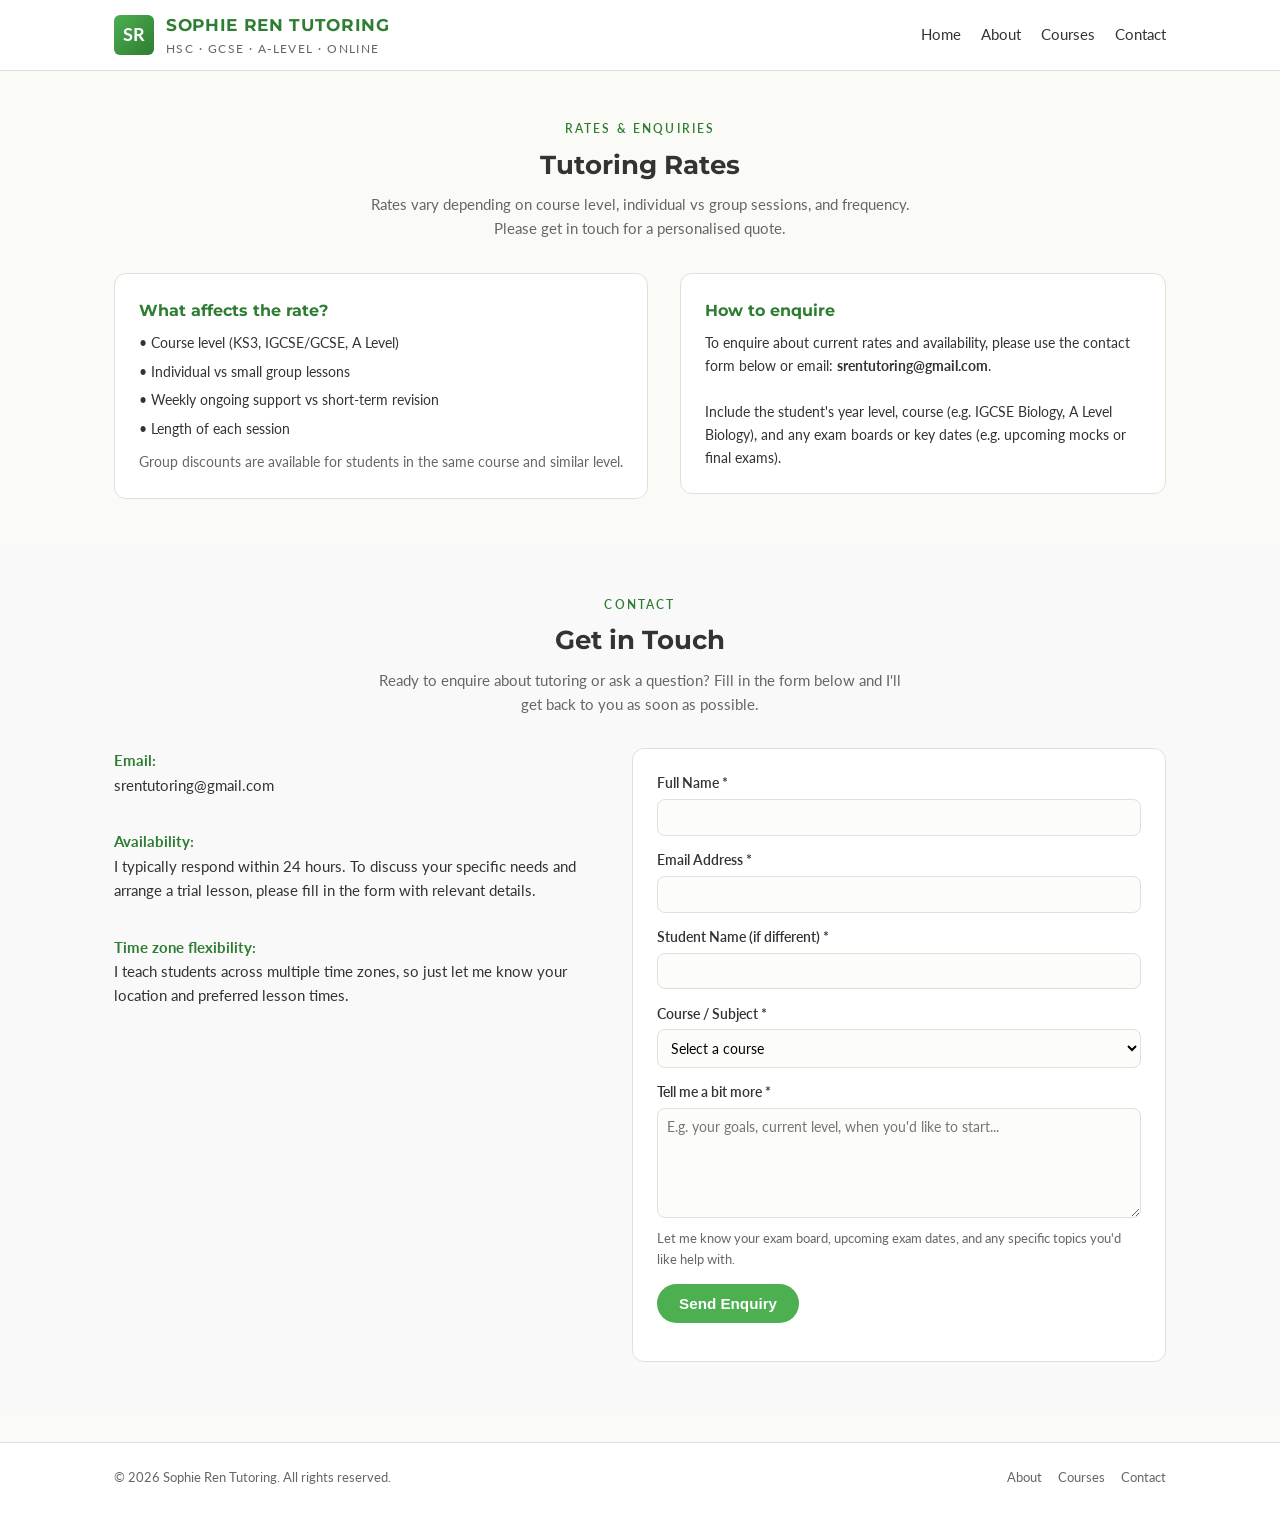
==== contact.html @ a28d05a8 "Create contact.html page with rates and contact form" ====
<!DOCTYPE html>
<html lang="en">
<head>
  <meta charset="UTF-8" />
  <title>Contact Sophie Ren | Rates & Enquiry Form</title>
  <meta name="viewport" content="width=device-width, initial-scale=1" />
  <meta name="description" content="Contact Sophie Ren for tutoring rates and to book a lesson. Fill out the enquiry form or email directly." />

  <!-- Google Fonts -->
  <link href="https://fonts.googleapis.com/css2?family=Montserrat:wght@500;700&family=Lato:wght@300;400;700&display=swap" rel="stylesheet" />

  <!-- External Stylesheet -->
  <link rel="stylesheet" href="styles.css" />

  <script>
    function toggleNav() {
      const mobileNav = document.getElementById('mobileNav');
      mobileNav.style.display = mobileNav.style.display === 'flex' ? 'none' : 'flex';
    }
  </script>
</head>
<body>

  <!-- Header / Navigation -->
  <header>
    <div class="container">
      <nav class="nav">
        <div class="logo-text">
          <a href="index.html" style="display: flex; align-items: center; gap: 0.75rem;">
            <div class="logo-box">SR</div>
            <div>
              <div class="logo-title">Sophie Ren Tutoring</div>
              <div class="logo-subtitle">HSC · GCSE · A‑Level · Online</div>
            </div>
          </a>
        </div>

        <button class="nav-toggle" aria-label="Toggle navigation" onclick="toggleNav()">
          <span></span>
          <span></span>
          <span></span>
        </button>

        <div class="nav-links">
          <a href="index.html">Home</a>
          <a href="about.html">About</a>
          <a href="courses.html">Courses</a>
          <a href="contact.html">Contact</a>
        </div>
      </nav>

      <div id="mobileNav" class="nav-links-mobile">
        <a href="index.html" onclick="toggleNav()">Home</a>
        <a href="about.html" onclick="toggleNav()">About</a>
        <a href="courses.html" onclick="toggleNav()">Courses</a>
        <a href="contact.html" onclick="toggleNav()">Contact</a>
      </div>
    </div>
  </header>

  <main>
    <!-- Rates Section -->
    <section id="rates" style="padding: 3rem 0;">
      <div class="container">
        <div class="section-header">
          <div class="section-kicker">Rates & Enquiries</div>
          <h1 class="section-title">Tutoring Rates</h1>
          <p class="section-subtitle">
            Rates vary depending on course level, individual vs group sessions, and frequency. Please get in touch for a personalised quote.
          </p>
        </div>

        <div class="rates-grid">
          <div class="rates-card">
            <h3>What affects the rate?</h3>
            <ul>
              <li>• Course level (KS3, IGCSE/GCSE, A Level)</li>
              <li>• Individual vs small group lessons</li>
              <li>• Weekly ongoing support vs short‑term revision</li>
              <li>• Length of each session</li>
            </ul>
            <p class="rates-note">
              Group discounts are available for students in the same course and similar level.
            </p>
          </div>

          <div class="rates-card">
            <h3>How to enquire</h3>
            <p>
              To enquire about current rates and availability, please use the contact form below or email:
              <strong>srentutoring@gmail.com</strong>.
            </p>
            <br />
            <p>
              Include the student's year level, course (e.g. IGCSE Biology, A Level Biology), and any exam boards or key dates
              (e.g. upcoming mocks or final exams).
            </p>
          </div>
        </div>
      </div>
    </section>

    <!-- Contact Section -->
    <section id="contact" style="padding: 3rem 0; background: #f9f9f9;">
      <div class="container">
        <div class="section-header">
          <div class="section-kicker">Contact</div>
          <h2 class="section-title">Get in Touch</h2>
          <p class="section-subtitle">
            Ready to enquire about tutoring or ask a question? Fill in the form below and I'll get back to you as soon as possible.
          </p>
        </div>

        <div class="contact-grid">
          <div class="contact-details">
            <p>
              <strong>Email:</strong><br />
              srentutoring@gmail.com
            </p>
            <br />
            <p>
              <strong>Availability:</strong><br />
              I typically respond within 24 hours. To discuss your specific needs and arrange a trial lesson, please fill in the form with relevant details.
            </p>
            <br />
            <p>
              <strong>Time zone flexibility:</strong><br />
              I teach students across multiple time zones, so just let me know your location and preferred lesson times.
            </p>
          </div>

          <form>
            <div class="form-row">
              <label for="name">Full Name *</label>
              <input type="text" id="name" name="name" required />
            </div>

            <div class="form-row">
              <label for="email">Email Address *</label>
              <input type="email" id="email" name="email" required />
            </div>

            <div class="form-row">
              <label for="student-name">Student Name (if different) *</label>
              <input type="text" id="student-name" name="student-name" />
            </div>

            <div class="form-row">
              <label for="course">Course / Subject *</label>
              <select id="course" name="course" required>
                <option value="">Select a course</option>
                <option value="igcse-biology">IGCSE Biology</option>
                <option value="gcse-biology">GCSE Biology</option>
                <option value="a-level-biology">A Level Biology</option>
                <option value="ks3-science">KS3 Science</option>
                <option value="hsc-biology">HSC Biology</option>
              </select>
            </div>

            <div class="form-row">
              <label for="message">Tell me a bit more *</label>
              <textarea id="message" name="message" placeholder="E.g. your goals, current level, when you'd like to start..." required></textarea>
              <div class="form-helper">Let me know your exam board, upcoming exam dates, and any specific topics you'd like help with.</div>
            </div>

            <div class="form-row">
              <button type="submit" class="btn-primary">Send Enquiry</button>
            </div>
          </form>
        </div>
      </div>
    </section>
  </main>

  <!-- Footer -->
  <footer>
    <div class="container">
      <div class="footer-inner">
        <div>© 2026 Sophie Ren Tutoring. All rights reserved.</div>
        <div class="footer-links">
          <a href="about.html">About</a>
          <a href="courses.html">Courses</a>
          <a href="contact.html">Contact</a>
        </div>
      </div>
    </div>
  </footer>

</body>
</html>
---- styles.css ----
:root {
  --green-primary: #4caf50;
  --green-dark: #2e7d32;
  --sage-light: #e6f2e6;
  --bg-cream: #fafaf7;
  --text-main: #333333;
  --text-muted: #666666;
  --border-soft: #d8e6d8;
  --white: #ffffff;
}

* {
  box-sizing: border-box;
  margin: 0;
  padding: 0;
}

body {
  font-family: "Lato", system-ui, -apple-system, BlinkMacSystemFont, "Segoe UI", sans-serif;
  color: var(--text-main);
  background-color: var(--bg-cream);
  line-height: 1.6;
}

a {
  text-decoration: none;
  color: inherit;
}

img {
  max-width: 100%;
  display: block;
}

/* Layout */

header {
  position: sticky;
  top: 0;
  z-index: 1000;
  background: var(--white);
  border-bottom: 1px solid var(--border-soft);
}

.container {
  width: 100%;
  max-width: 1100px;
  margin: 0 auto;
  padding: 0 1.5rem;
}

.nav {
  display: flex;
  align-items: center;
  justify-content: space-between;
  padding: 0.75rem 0;
}

.logo-text {
  display: flex;
  align-items: center;
  gap: 0.75rem;
}

.logo-box {
  width: 40px;
  height: 40px;
  border-radius: 6px;
  background: linear-gradient(135deg, var(--green-primary), var(--green-dark));
  display: flex;
  align-items: center;
  justify-content: center;
  color: var(--white);
  font-weight: 700;
  font-size: 1.1rem;
}

.logo-title {
  font-family: "Montserrat", sans-serif;
  font-weight: 700;
  font-size: 1.05rem;
  letter-spacing: 0.04em;
  text-transform: uppercase;
  color: var(--green-dark);
}

.logo-subtitle {
  font-size: 0.75rem;
  text-transform: uppercase;
  letter-spacing: 0.12em;
  color: var(--text-muted);
}

.nav-links {
  display: flex;
  gap: 1.25rem;
  align-items: center;
  font-size: 0.95rem;
}

.nav-links a {
  position: relative;
  padding-bottom: 0.15rem;
}

.nav-links a::after {
  content: "";
  position: absolute;
  left: 0;
  bottom: 0;
  width: 0;
  height: 2px;
  background: var(--green-primary);
  transition: width 0.2s ease;
}

.nav-links a:hover::after {
  width: 100%;
}

.nav-cta {
  padding: 0.4rem 0.9rem;
  border-radius: 999px;
  border: 1px solid var(--green-primary);
  color: var(--green-dark);
  font-weight: 600;
  font-size: 0.9rem;
}

/* Mobile nav */

.nav-toggle {
  display: none;
  background: none;
  border: none;
  font-size: 1.5rem;
  cursor: pointer;
}

.nav-toggle span {
  display: block;
  width: 22px;
  height: 2px;
  background: var(--text-main);
  margin: 4px 0;
  transition: 0.3s;
}

.nav-links-mobile {
  display: none;
  flex-direction: column;
  gap: 0.75rem;
  padding: 0.75rem 0 1rem;
  border-top: 1px solid var(--border-soft);
  font-size: 0.95rem;
}

.nav-links-mobile a {
  padding: 0.25rem 0;
}

/* Hero */

.hero {
  padding: 3.5rem 0 3rem;
  background: var(--bg-cream);
}

.hero-grid {
  display: grid;
  grid-template-columns: minmax(0, 1.4fr) minmax(0, 1fr);
  gap: 2.5rem;
  align-items: center;
}

.hero-kicker {
  text-transform: uppercase;
  letter-spacing: 0.18em;
  font-size: 0.75rem;
  color: var(--green-dark);
  font-weight: 600;
  margin-bottom: 0.75rem;
}

.hero-title {
  font-family: "Montserrat", sans-serif;
  font-size: 2.2rem;
  line-height: 1.2;
  margin-bottom: 0.75rem;
  color: var(--text-main);
}

.hero-highlight {
  color: var(--green-dark);
}

.hero-subtitle {
  font-size: 1rem;
  color: var(--text-muted);
  margin-bottom: 1.5rem;
}

.hero-buttons {
  display: flex;
  flex-wrap: wrap;
  gap: 0.75rem;
  margin-bottom: 1.5rem;
}

.btn-primary {
  background: var(--green-primary);
  color: var(--white);
  border-radius: 999px;
  padding: 0.7rem 1.4rem;
  font-size: 0.95rem;
  font-weight: 600;
  border: none;
  cursor: pointer;
  display: inline-flex;
  align-items: center;
  gap: 0.4rem;
}

.btn-secondary {
  background: var(--white);
  color: var(--green-dark);
  border-radius: 999px;
  padding: 0.7rem 1.4rem;
  font-size: 0.95rem;
  font-weight: 600;
  border: 1px solid var(--green-primary);
  cursor: pointer;
  display: inline-flex;
  align-items: center;
  gap: 0.4rem;
}

.hero-meta {
  font-size: 0.85rem;
  color: var(--text-muted);
}

.hero-meta span {
  font-weight: 600;
  color: var(--green-dark);
}

.hero-card {
  background: var(--white);
  border-radius: 14px;
  padding: 1.5rem;
  box-shadow: 0 10px 25px rgba(0, 0, 0, 0.06);
  border: 1px solid var(--border-soft);
}

.hero-card-title {
  font-family: "Montserrat", sans-serif;
  font-size: 1rem;
  font-weight: 600;
  margin-bottom: 0.75rem;
  color: var(--green-dark);
  text-transform: uppercase;
  letter-spacing: 0.12em;
}

.hero-card-list {
  list-style: none;
  font-size: 0.9rem;
  color: var(--text-main);
}

.hero-card-list li {
  display: flex;
  align-items: flex-start;
  gap: 0.5rem;
  margin-bottom: 0.4rem;
}

.hero-card-badge {
  display: inline-block;
  margin-top: 0.75rem;
  font-size: 0.75rem;
  text-transform: uppercase;
  letter-spacing: 0.12em;
  color: var(--text-muted);
}

/* Sections */

section {
  padding: 3rem 0;
}

.section-header {
  text-align: center;
  margin-bottom: 2rem;
}

.section-kicker {
  text-transform: uppercase;
  letter-spacing: 0.18em;
  font-size: 0.75rem;
  color: var(--green-dark);
  font-weight: 600;
  margin-bottom: 0.4rem;
}

.section-title {
  font-family: "Montserrat", sans-serif;
  font-size: 1.6rem;
  margin-bottom: 0.4rem;
}

.section-subtitle {
  font-size: 0.95rem;
  color: var(--text-muted);
  max-width: 540px;
  margin: 0.25rem auto 0;
}

/* About */

.about-grid {
  display: grid;
  grid-template-columns: minmax(0, 1.2fr) minmax(0, 1fr);
  gap: 2rem;
  align-items: flex-start;
}

.about-card {
  background: var(--white);
  border-radius: 12px;
  padding: 1.5rem;
  border: 1px solid var(--border-soft);
}

.about-card h3 {
  font-family: "Montserrat", sans-serif;
  font-size: 1.05rem;
  margin-bottom: 0.75rem;
  color: var(--green-dark);
}

.about-card ul {
  list-style: none;
  font-size: 0.9rem;
  color: var(--text-main);
}

.about-card li {
  margin-bottom: 0.4rem;
}

/* Courses */

.courses-grid {
  display: grid;
  grid-template-columns: repeat(4, minmax(0, 1fr));
  gap: 1.25rem;
}

.course-card {
  background: var(--white);
  border-radius: 12px;
  padding: 1.25rem;
  border: 1px solid var(--border-soft);
  display: flex;
  flex-direction: column;
  justify-content: space-between;
}

.course-tag {
  font-size: 0.75rem;
  text-transform: uppercase;
  letter-spacing: 0.12em;
  color: var(--text-muted);
  margin-bottom: 0.4rem;
}

.course-title {
  font-family: "Montserrat", sans-serif;
  font-size: 1rem;
  margin-bottom: 0.4rem;
  color: var(--green-dark);
}

.course-body {
  font-size: 0.9rem;
  color: var(--text-main);
  margin-bottom: 0.75rem;
}

.course-footer {
  font-size: 0.8rem;
  color: var(--text-muted);
}

/* Testimonials */

.testimonials-grid {
  display: grid;
  grid-template-columns: repeat(3, minmax(0, 1fr));
  gap: 1.25rem;
}

.testimonial-card {
  background: var(--white);
  border-radius: 12px;
  padding: 1.25rem;
  border: 1px solid var(--border-soft);
  font-size: 0.9rem;
  position: relative;
}

.testimonial-quote {
  font-size: 2rem;
  color: var(--green-primary);
  position: absolute;
  top: 0.4rem;
  left: 0.7rem;
  opacity: 0.2;
}

.testimonial-text {
  margin-top: 0.5rem;
  color: var(--text-main);
}

.testimonial-name {
  margin-top: 0.75rem;
  font-weight: 600;
  font-size: 0.85rem;
  color: var(--green-dark);
}

.testimonial-meta {
  font-size: 0.8rem;
  color: var(--text-muted);
}

/* Online tutoring */

.online-grid {
  display: grid;
  grid-template-columns: repeat(3, minmax(0, 1fr));
  gap: 1.25rem;
}

.online-card {
  background: var(--white);
  border-radius: 12px;
  padding: 1.25rem;
  border: 1px solid var(--border-soft);
  font-size: 0.9rem;
}

.online-card h3 {
  font-family: "Montserrat", sans-serif;
  font-size: 1rem;
  margin-bottom: 0.5rem;
  color: var(--green-dark);
}

.online-card ul {
  list-style: none;
  padding-left: 0;
}

.online-card li {
  margin-bottom: 0.35rem;
}

/* Rates */

.rates-grid {
  display: grid;
  grid-template-columns: minmax(0, 1.1fr) minmax(0, 1fr);
  gap: 2rem;
  align-items: flex-start;
}

.rates-card {
  background: var(--white);
  border-radius: 12px;
  padding: 1.5rem;
  border: 1px solid var(--border-soft);
  font-size: 0.9rem;
}

.rates-card h3 {
  font-family: "Montserrat", sans-serif;
  font-size: 1rem;
  margin-bottom: 0.5rem;
  color: var(--green-dark);
}

.rates-card ul {
  list-style: none;
}

.rates-card li {
  margin-bottom: 0.35rem;
}

.rates-note {
  font-size: 0.85rem;
  color: var(--text-muted);
  margin-top: 0.75rem;
}

/* Contact */

.contact-grid {
  display: grid;
  grid-template-columns: minmax(0, 1fr) minmax(0, 1.1fr);
  gap: 2rem;
  align-items: flex-start;
}

.contact-details {
  font-size: 0.95rem;
}

.contact-details p {
  margin-bottom: 0.5rem;
}

.contact-details strong {
  color: var(--green-dark);
}

form {
  background: var(--white);
  border-radius: 12px;
  padding: 1.5rem;
  border: 1px solid var(--border-soft);
  font-size: 0.9rem;
}

.form-row {
  margin-bottom: 0.9rem;
}

label {
  display: block;
  margin-bottom: 0.25rem;
  font-size: 0.85rem;
  font-weight: 600;
  color: var(--text-main);
}

input,
select,
textarea {
  width: 100%;
  padding: 0.55rem 0.6rem;
  border-radius: 8px;
  border: 1px solid var(--border-soft);
  font-family: inherit;
  font-size: 0.9rem;
  outline: none;
  background: #fcfcfb;
}

input:focus,
select:focus,
textarea:focus {
  border-color: var(--green-primary);
  box-shadow: 0 0 0 2px rgba(76, 175, 80, 0.12);
  background: var(--white);
}

textarea {
  min-height: 110px;
  resize: vertical;
}

.form-helper {
  font-size: 0.8rem;
  color: var(--text-muted);
  margin-top: 0.25rem;
}

/* Footer */

footer {
  padding: 1.5rem 0 2rem;
  border-top: 1px solid var(--border-soft);
  font-size: 0.8rem;
  color: var(--text-muted);
  background: var(--white);
  margin-top: 2rem;
}

.footer-inner {
  display: flex;
  flex-wrap: wrap;
  justify-content: space-between;
  gap: 0.75rem;
  align-items: center;
}

.footer-links {
  display: flex;
  gap: 1rem;
}

/* Responsive */

@media (max-width: 900px) {
  .hero-grid,
  .about-grid,
  .courses-grid,
  .testimonials-grid,
  .online-grid,
  .rates-grid,
  .contact-grid {
    grid-template-columns: minmax(0, 1fr);
  }

  .courses-grid {
    grid-template-columns: repeat(2, minmax(0, 1fr));
  }

  .testimonials-grid,
  .online-grid {
    grid-template-columns: repeat(2, minmax(0, 1fr));
  }
}

@media (max-width: 700px) {
  .nav-links {
    display: none;
  }

  .nav-toggle {
    display: block;
  }

  .hero {
    padding-top: 2.5rem;
  }

  .hero-grid {
    grid-template-columns: minmax(0, 1fr);
  }

  .hero-title {
    font-size: 1.8rem;
  }

  .courses-grid,
  .testimonials-grid,
  .online-grid {
    grid-template-columns: minmax(0, 1fr);
  }

  section {
    padding: 2.5rem 0;
  }
}

@media (max-width: 480px) {
  .btn-primary,
  .btn-secondary {
    width: 100%;
    justify-content: center;
  }
}
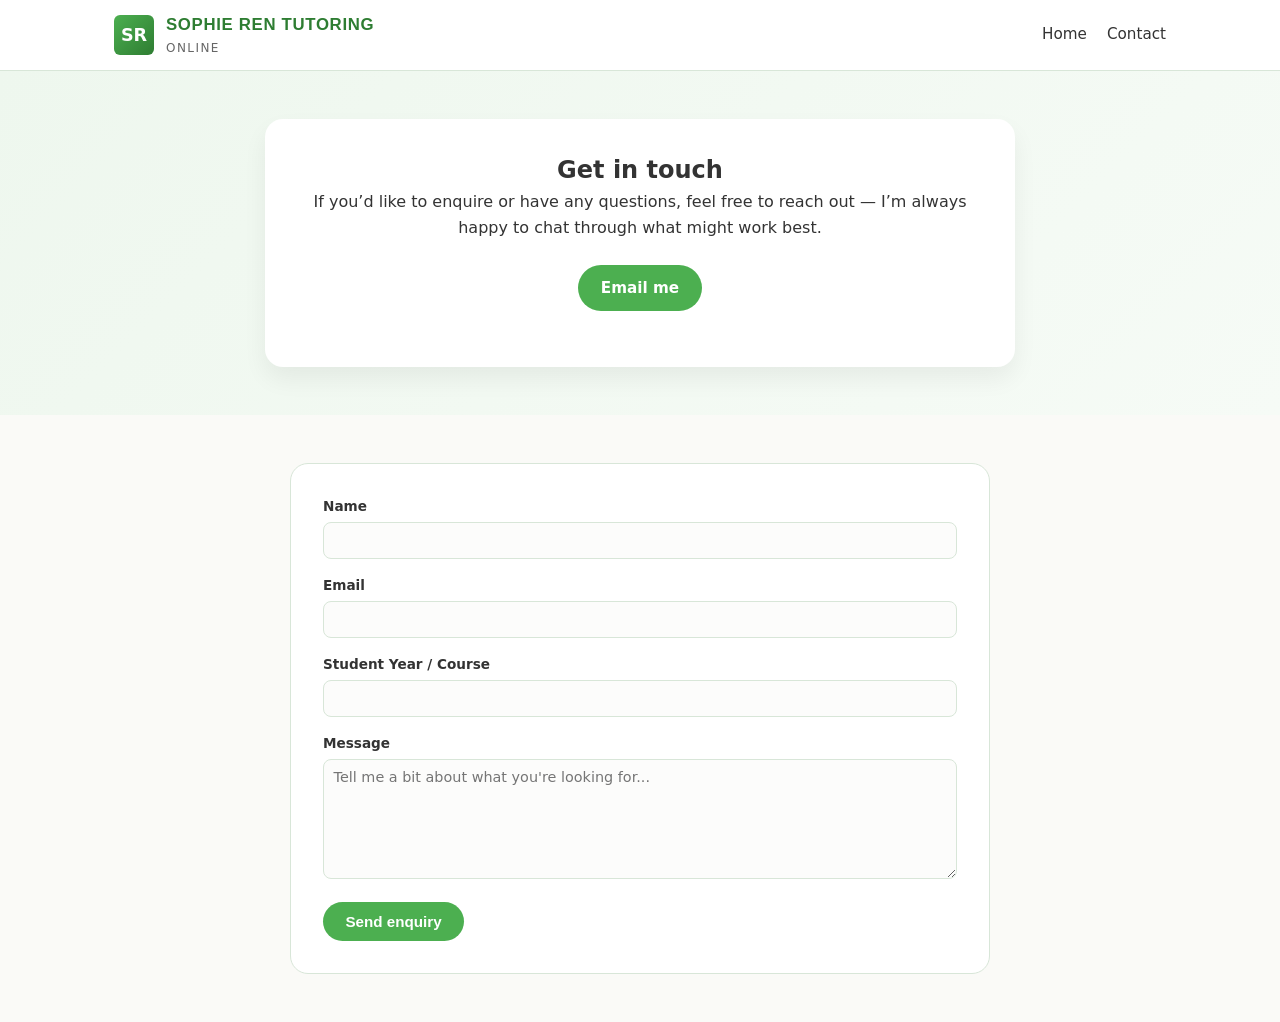
==== commit 77b206c8: "Refactor contact.html for improved layout and styling Updated the contact page title and improved st" ====
--- a/contact.html
+++ b/contact.html
@@ -2,189 +2,137 @@
 <html lang="en">
 <head>
   <meta charset="UTF-8" />
-  <title>Contact Sophie Ren | Rates & Enquiry Form</title>
+  <title>Contact | Sophie Ren Tutoring</title>
   <meta name="viewport" content="width=device-width, initial-scale=1" />
-  <meta name="description" content="Contact Sophie Ren for tutoring rates and to book a lesson. Fill out the enquiry form or email directly." />
 
-  <!-- Google Fonts -->
-  <link href="https://fonts.googleapis.com/css2?family=Montserrat:wght@500;700&family=Lato:wght@300;400;700&display=swap" rel="stylesheet" />
-
-  <!-- External Stylesheet -->
   <link rel="stylesheet" href="styles.css" />
 
-  <script>
-    function toggleNav() {
-      const mobileNav = document.getElementById('mobileNav');
-      mobileNav.style.display = mobileNav.style.display === 'flex' ? 'none' : 'flex';
+  <style>
+    .hero {
+      background: linear-gradient(135deg, #eef7ee, #f6fbf6);
+      padding: 3rem 0;
     }
-  </script>
+
+    .hero-box {
+      background: white;
+      padding: 2rem;
+      border-radius: 18px;
+      max-width: 750px;
+      margin: auto;
+      box-shadow: 0 12px 25px rgba(0,0,0,0.06);
+      text-align: center;
+    }
+
+    .contact-section {
+      padding: 3rem 0;
+    }
+
+    form {
+      max-width: 700px;
+      margin: auto;
+      background: white;
+      padding: 2rem;
+      border-radius: 18px;
+      border: 1px solid #d8e6d8;
+    }
+
+    .form-row {
+      margin-bottom: 1rem;
+    }
+
+    input, textarea {
+      width: 100%;
+      padding: 0.6rem;
+      border-radius: 8px;
+      border: 1px solid #d8e6d8;
+    }
+
+    textarea {
+      min-height: 120px;
+    }
+
+    .hero-buttons {
+      display: flex;
+      justify-content: center;  /* ✅ this is the key line */
+      align-items: center;
+      gap: 0.75rem;
+    }
+
+  </style>
 </head>
+
 <body>
 
-  <!-- Header / Navigation -->
-  <header>
-    <div class="container">
-      <nav class="nav">
-        <div class="logo-text">
-          <a href="index.html" style="display: flex; align-items: center; gap: 0.75rem;">
-            <div class="logo-box">SR</div>
-            <div>
-              <div class="logo-title">Sophie Ren Tutoring</div>
-              <div class="logo-subtitle">HSC · GCSE · A‑Level · Online</div>
-            </div>
-          </a>
-        </div>
+<header>
+  <div class="container">
+    <nav class="nav">
+      <div class="logo-text">
+        <a href="index.html" style="display:flex; align-items:center; gap:0.75rem;">
+          <div class="logo-box">SR</div>
+          <div>
+            <div class="logo-title">Sophie Ren Tutoring</div>
+            <div class="logo-subtitle">Online</div>
+          </div>
+        </a>
+      </div>
 
-        <button class="nav-toggle" aria-label="Toggle navigation" onclick="toggleNav()">
-          <span></span>
-          <span></span>
-          <span></span>
-        </button>
+      <div class="nav-links">
+        <a href="index.html">Home</a>
+        <a href="contact.html">Contact</a>
+      </div>
+    </nav>
+  </div>
+</header>
 
-        <div class="nav-links">
-          <a href="index.html">Home</a>
-          <a href="about.html">About</a>
-          <a href="courses.html">Courses</a>
-          <a href="contact.html">Contact</a>
-        </div>
-      </nav>
+<main>
 
-      <div id="mobileNav" class="nav-links-mobile">
-        <a href="index.html" onclick="toggleNav()">Home</a>
-        <a href="about.html" onclick="toggleNav()">About</a>
-        <a href="courses.html" onclick="toggleNav()">Courses</a>
-        <a href="contact.html" onclick="toggleNav()">Contact</a>
-      </div>
+<section class="hero">
+  <div class="hero-box">
+
+    <h1>Get in touch</h1>
+
+    <p>
+      If you’d like to enquire or have any questions, feel free to reach out — I’m always happy to chat through what might work best.
+    </p>
+
+    <div class="hero-buttons" style="margin-top:1.5rem;">
+      <a href="mailto:srentutoring@gmail.com" class="btn-primary">Email me</a>
     </div>
-  </header>
 
-  <main>
-    <!-- Rates Section -->
-    <section id="rates" style="padding: 3rem 0;">
-      <div class="container">
-        <div class="section-header">
-          <div class="section-kicker">Rates & Enquiries</div>
-          <h1 class="section-title">Tutoring Rates</h1>
-          <p class="section-subtitle">
-            Rates vary depending on course level, individual vs group sessions, and frequency. Please get in touch for a personalised quote.
-          </p>
-        </div>
+  </div>
+</section>
 
-        <div class="rates-grid">
-          <div class="rates-card">
-            <h3>What affects the rate?</h3>
-            <ul>
-              <li>• Course level (KS3, IGCSE/GCSE, A Level)</li>
-              <li>• Individual vs small group lessons</li>
-              <li>• Weekly ongoing support vs short‑term revision</li>
-              <li>• Length of each session</li>
-            </ul>
-            <p class="rates-note">
-              Group discounts are available for students in the same course and similar level.
-            </p>
-          </div>
+<section class="contact-section">
 
-          <div class="rates-card">
-            <h3>How to enquire</h3>
-            <p>
-              To enquire about current rates and availability, please use the contact form below or email:
-              <strong>srentutoring@gmail.com</strong>.
-            </p>
-            <br />
-            <p>
-              Include the student's year level, course (e.g. IGCSE Biology, A Level Biology), and any exam boards or key dates
-              (e.g. upcoming mocks or final exams).
-            </p>
-          </div>
-        </div>
-      </div>
-    </section>
+  <form>
 
-    <!-- Contact Section -->
-    <section id="contact" style="padding: 3rem 0; background: #f9f9f9;">
-      <div class="container">
-        <div class="section-header">
-          <div class="section-kicker">Contact</div>
-          <h2 class="section-title">Get in Touch</h2>
-          <p class="section-subtitle">
-            Ready to enquire about tutoring or ask a question? Fill in the form below and I'll get back to you as soon as possible.
-          </p>
-        </div>
+    <div class="form-row">
+      <label>Name</label>
+      <input type="text" required />
+    </div>
 
-        <div class="contact-grid">
-          <div class="contact-details">
-            <p>
-              <strong>Email:</strong><br />
-              srentutoring@gmail.com
-            </p>
-            <br />
-            <p>
-              <strong>Availability:</strong><br />
-              I typically respond within 24 hours. To discuss your specific needs and arrange a trial lesson, please fill in the form with relevant details.
-            </p>
-            <br />
-            <p>
-              <strong>Time zone flexibility:</strong><br />
-              I teach students across multiple time zones, so just let me know your location and preferred lesson times.
-            </p>
-          </div>
+    <div class="form-row">
+      <label>Email</label>
+      <input type="email" required />
+    </div>
 
-          <form>
-            <div class="form-row">
-              <label for="name">Full Name *</label>
-              <input type="text" id="name" name="name" required />
-            </div>
+    <div class="form-row">
+      <label>Student Year / Course</label>
+      <input type="text" />
+    </div>
 
-            <div class="form-row">
-              <label for="email">Email Address *</label>
-              <input type="email" id="email" name="email" required />
-            </div>
+    <div class="form-row">
+      <label>Message</label>
+      <textarea placeholder="Tell me a bit about what you're looking for..."></textarea>
+    </div>
 
-            <div class="form-row">
-              <label for="student-name">Student Name (if different) *</label>
-              <input type="text" id="student-name" name="student-name" />
-            </div>
+    <button class="btn-primary">Send enquiry</button>
 
-            <div class="form-row">
-              <label for="course">Course / Subject *</label>
-              <select id="course" name="course" required>
-                <option value="">Select a course</option>
-                <option value="igcse-biology">IGCSE Biology</option>
-                <option value="gcse-biology">GCSE Biology</option>
-                <option value="a-level-biology">A Level Biology</option>
-                <option value="ks3-science">KS3 Science</option>
-                <option value="hsc-biology">HSC Biology</option>
-              </select>
-            </div>
+  </form>
 
-            <div class="form-row">
-              <label for="message">Tell me a bit more *</label>
-              <textarea id="message" name="message" placeholder="E.g. your goals, current level, when you'd like to start..." required></textarea>
-              <div class="form-helper">Let me know your exam board, upcoming exam dates, and any specific topics you'd like help with.</div>
-            </div>
+</section>
 
-            <div class="form-row">
-              <button type="submit" class="btn-primary">Send Enquiry</button>
-            </div>
-          </form>
-        </div>
-      </div>
-    </section>
-  </main>
-
-  <!-- Footer -->
-  <footer>
-    <div class="container">
-      <div class="footer-inner">
-        <div>© 2026 Sophie Ren Tutoring. All rights reserved.</div>
-        <div class="footer-links">
-          <a href="about.html">About</a>
-          <a href="courses.html">Courses</a>
-          <a href="contact.html">Contact</a>
-        </div>
-      </div>
-    </div>
-  </footer>
+</main>
 
 </body>
 </html>
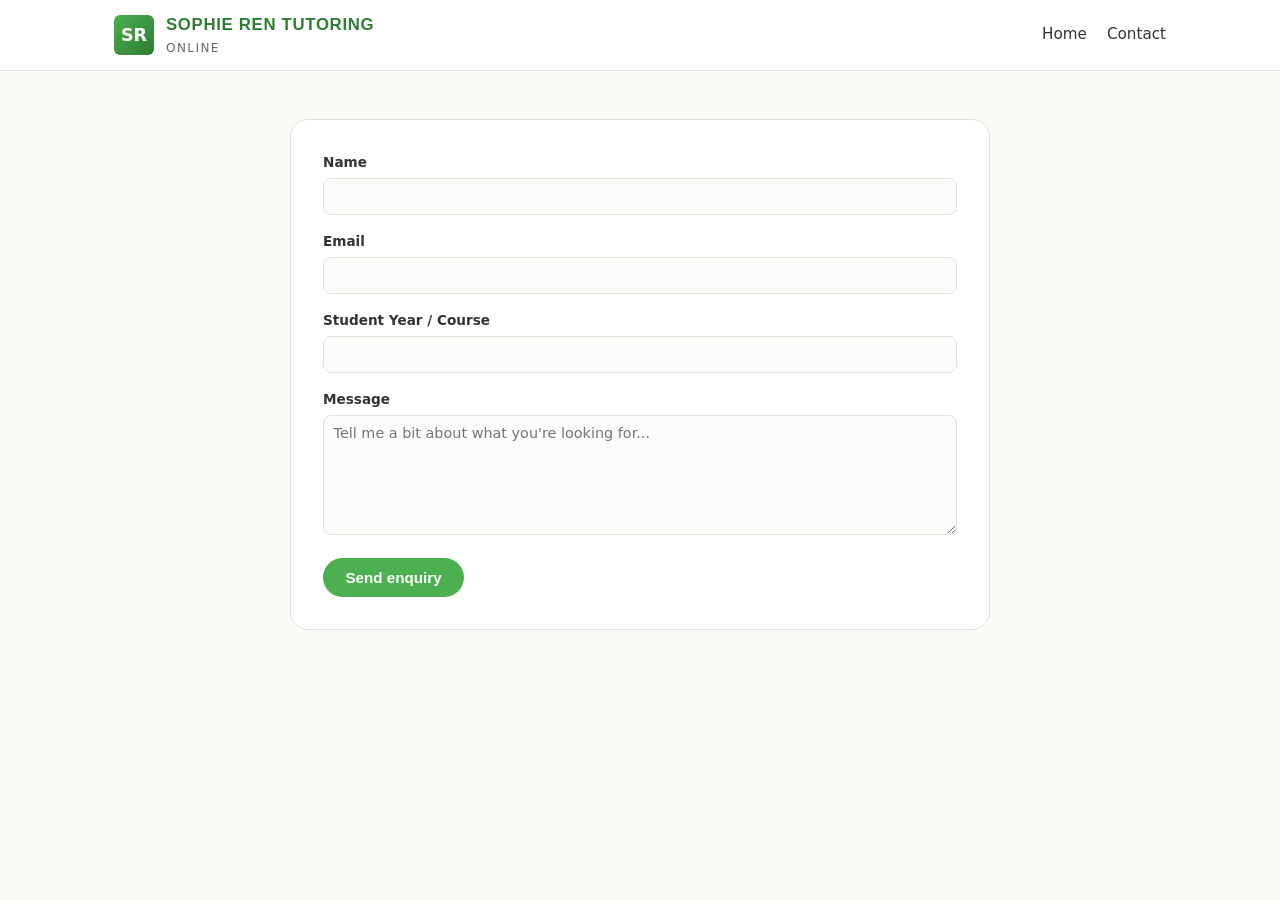
==== commit 8270825c: "Update contact form with new fields and submission details" ====
--- a/contact.html
+++ b/contact.html
@@ -5,6 +5,9 @@
   <title>Contact | Sophie Ren Tutoring</title>
   <meta name="viewport" content="width=device-width, initial-scale=1" />
 
+   <!-- Favicon -->
+  <link rel="icon" type="image/x-icon" href="favicon.ico" />
+  
   <link rel="stylesheet" href="styles.css" />
 
   <style>
@@ -86,49 +89,58 @@
 
 <main>
 
-<section class="hero">
-  <div class="hero-box">
-
-    <h1>Get in touch</h1>
-
-    <p>
-      If you’d like to enquire or have any questions, feel free to reach out — I’m always happy to chat through what might work best.
-    </p>
-
-    <div class="hero-buttons" style="margin-top:1.5rem;">
-      <a href="mailto:srentutoring@gmail.com" class="btn-primary">Email me</a>
-    </div>
-
-  </div>
-</section>
-
 <section class="contact-section">
 
-  <form>
+<form action="https://formsubmit.co/srentutoring@gmail.com" method="POST">
 
-    <div class="form-row">
-      <label>Name</label>
-      <input type="text" required />
-    </div>
+  <!-- Redirect after successful submission -->
+  <input type="hidden" name="_next" value="https://scottmmorris.github.io/sophie-tutoring-webpage/thankyou.html">
 
-    <div class="form-row">
-      <label>Email</label>
-      <input type="email" required />
-    </div>
+  <!-- Email subject -->
+  <input type="hidden" name="_subject" value="New Tutoring Enquiry">
 
-    <div class="form-row">
-      <label>Student Year / Course</label>
-      <input type="text" />
-    </div>
+  <!-- Disable captcha (optional) -->
+  <input type="hidden" name="_captcha" value="false">
 
-    <div class="form-row">
-      <label>Message</label>
-      <textarea placeholder="Tell me a bit about what you're looking for..."></textarea>
-    </div>
+  <!-- Prevent robots -->
+  <input type="text" name="_honey" style="display:none">
 
-    <button class="btn-primary">Send enquiry</button>
+  <div class="form-row">
+    <label>Name</label>
+    <input
+      type="text"
+      name="Name"
+      required>
+  </div>
 
-  </form>
+  <div class="form-row">
+    <label>Email</label>
+    <input
+      type="email"
+      name="Email"
+      required>
+  </div>
+
+  <div class="form-row">
+    <label>Student Year / Course</label>
+    <input
+      type="text"
+      name="Student Year or Course">
+  </div>
+
+  <div class="form-row">
+    <label>Message</label>
+    <textarea
+      name="Message"
+      placeholder="Tell me a bit about what you're looking for..."
+      required></textarea>
+  </div>
+
+  <button type="submit" class="btn-primary">
+    Send enquiry
+  </button>
+
+</form>
 
 </section>
 
--- a/styles.css
+++ b/styles.css
@@ -667,3 +667,138 @@
     justify-content: center;
   }
 }
+.hero-content-box {
+  animation: fadeInUp 0.8s ease;
+}
+
+@keyframes fadeInUp {
+  from {
+    opacity: 0;
+    transform: translateY(15px);
+  }
+  to {
+    opacity: 1;
+    transform: translateY(0);
+  }
+}
+/* HERO VISUAL UPGRADE */
+.hero {
+  background: linear-gradient(135deg, #eef7ee, #f6fbf6);
+  position: relative;
+}
+
+.hero-content-box {
+  background: white;
+  padding: 2rem;
+  border-radius: 18px;
+  box-shadow: 0 12px 30px rgba(0,0,0,0.08);
+  position: relative;
+}
+
+/* playful soft blob effect */
+.hero-content-box::before {
+  content: "";
+  position: absolute;
+  top: -20px;
+  right: -20px;
+  width: 80px;
+  height: 80px;
+  background: #dff4df;
+  border-radius: 50%;
+  z-index: 0;
+}
+
+.hero-kicker {
+  font-size: 1.1rem;
+  font-weight: 700;
+  color: var(--green-dark);
+}
+
+/* testimonial */
+.hero-testimonial {
+  margin-top: 1rem;
+  font-size: 0.9rem;
+  color: #444;
+  background: #f1faf1;
+  padding: 0.8rem 1rem;
+  border-radius: 12px;
+  border-left: 4px solid var(--green-primary);
+}
+
+/* IMAGE AREA */
+.hero-images {
+  position: relative;
+  height: 420px;
+  border-radius: 18px;
+  background: #eaf6ea;
+  display: flex;
+  align-items: center;
+  justify-content: center;
+  overflow: hidden;
+}
+
+.hero-img {
+  position: absolute;
+  max-width: 100%;
+  max-height: 100%;
+  object-fit: cover;
+  opacity: 0;
+  transition: opacity 0.8s ease;
+}
+
+/* FIX FOR IMAGE 2 */
+.contain-img {
+  object-fit: contain !important;
+}
+
+.hero-img.active {
+  opacity: 1;
+}
+
+/* RESULTS STRIP */
+.results-strip {
+  padding: 2.5rem 0;
+  background: #f0f8f0;
+}
+
+.results-grid {
+  display: grid;
+  grid-template-columns: repeat(3, 1fr);
+  gap: 1rem;
+  text-align: center;
+}
+
+.result-card {
+  background: white;
+  padding: 1.2rem;
+  border-radius: 14px;
+  border: 1px solid var(--border-soft);
+}
+
+.result-number {
+  font-size: 1.6rem;
+  font-weight: 700;
+  color: var(--green-dark);
+}
+
+.result-text {
+  font-size: 0.9rem;
+  color: var(--text-muted);
+}
+
+/* subtle animation */
+.hero-content-box {
+  animation: fadeInUp 0.8s ease;
+}
+
+@keyframes fadeInUp {
+  from {opacity: 0; transform: translateY(15px);}
+  to {opacity: 1; transform: translateY(0);}
+}
+
+/* mobile */
+@media (max-width: 768px) {
+  .results-grid {
+    grid-template-columns: 1fr;
+  }
+}
